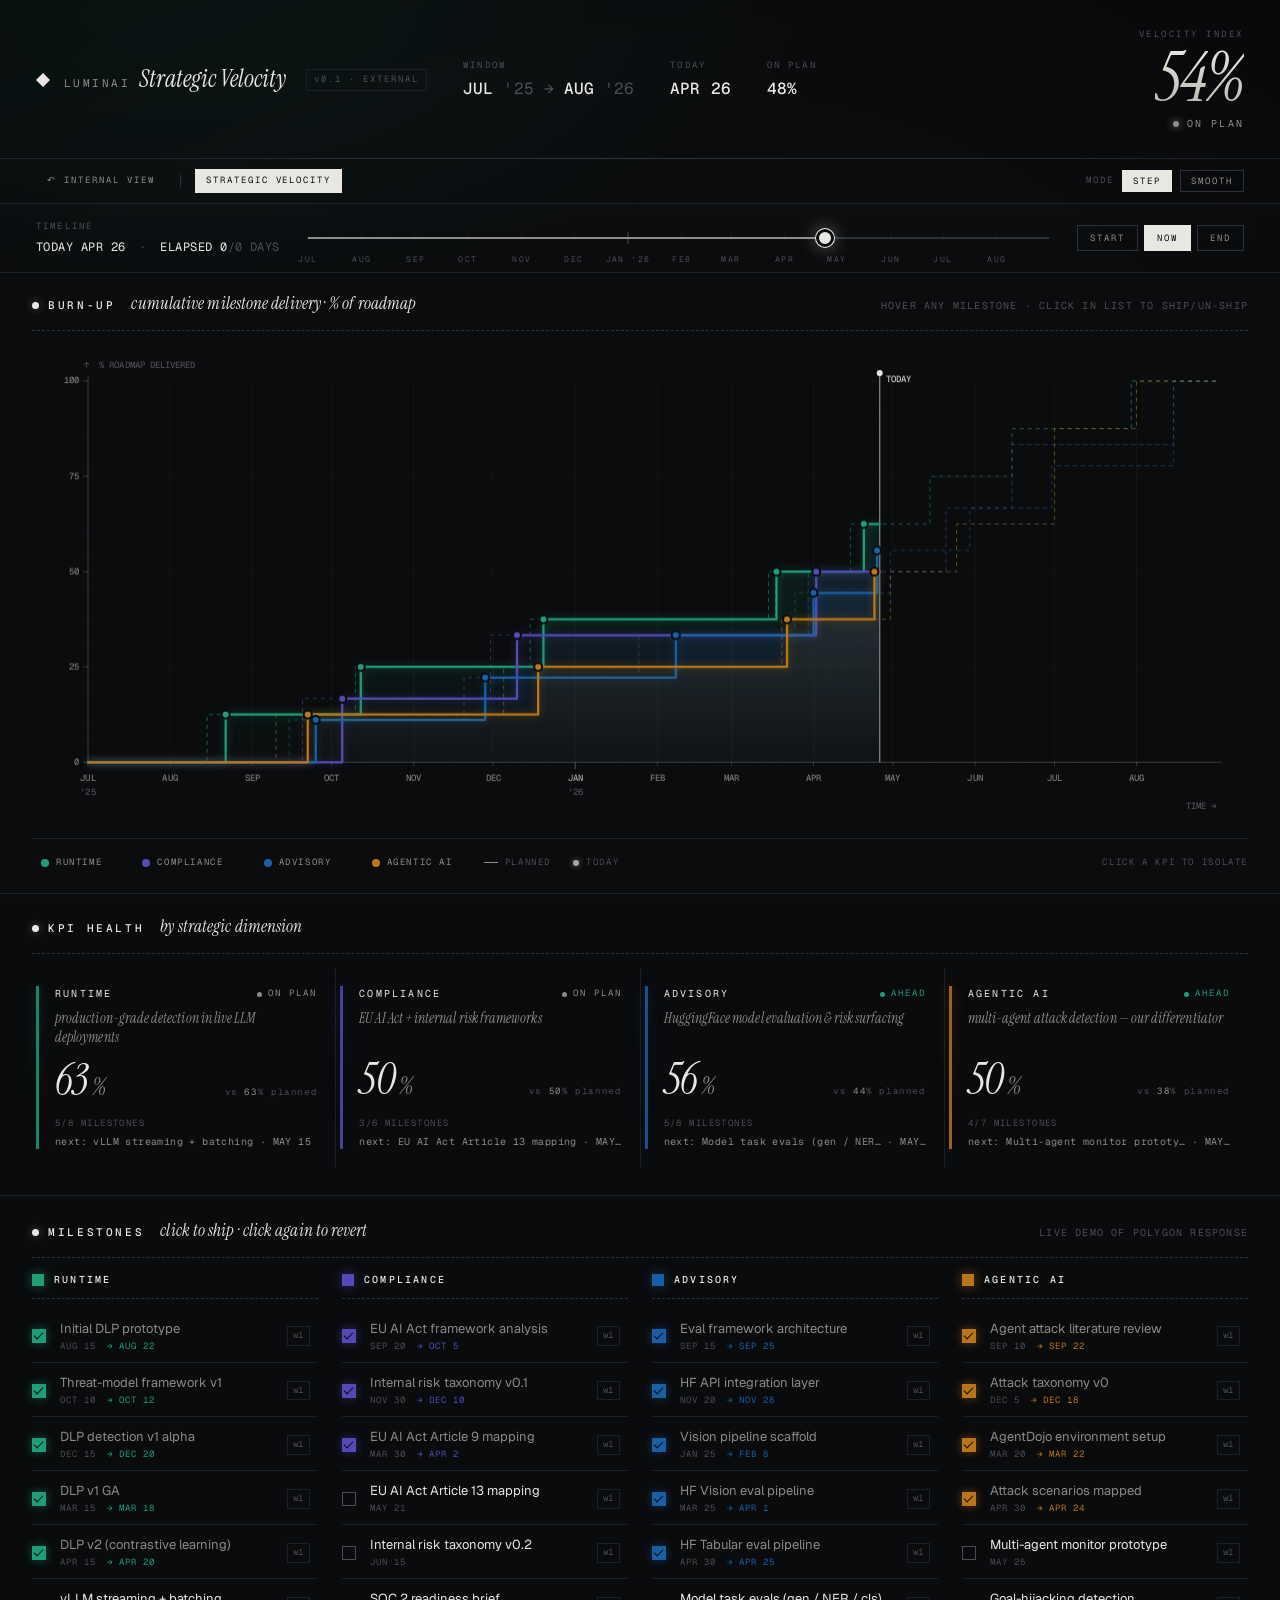
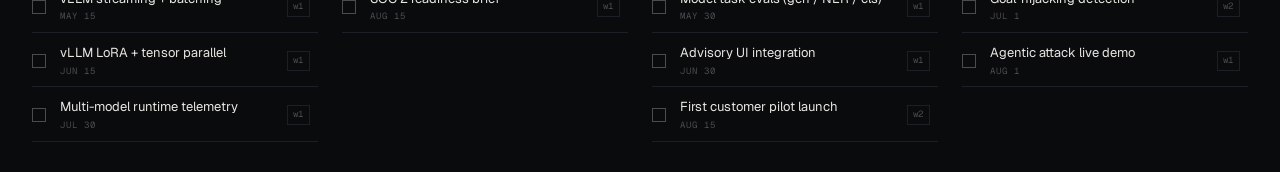
==== investors.html @ 9b53b46c "Add Strategic Velocity investor view: burn-up roadmap dashboard External-facing companion to the int" ====
<!DOCTYPE html>
<html lang="en">
<head>
  <meta charset="UTF-8" />
  <meta name="viewport" content="width=device-width, initial-scale=1.0" />
  <title>Strategic Velocity · LuminAI</title>
  <link rel="preconnect" href="https://fonts.googleapis.com">
  <link rel="preconnect" href="https://fonts.gstatic.com" crossorigin>
  <link href="https://fonts.googleapis.com/css2?family=Instrument+Serif:ital@0;1&family=Geist:wght@300;400;500;600&family=Geist+Mono:wght@300;400;500;600&display=swap" rel="stylesheet">
  <link rel="stylesheet" href="static/css/main.css">
  <link rel="stylesheet" href="static/css/investors.css">
</head>
<body>
  <div class="grain" aria-hidden="true"></div>
  <div class="vignette" aria-hidden="true"></div>

  <header class="topbar">
    <div class="brand">
      <span class="brand-mark" aria-hidden="true"></span>
      <span class="brand-name">LuminAI <em>Strategic Velocity</em></span>
      <span class="brand-tag">v0.1 · EXTERNAL</span>
    </div>
    <div class="sprint-meta">
      <div class="meta-row"><span class="meta-label">WINDOW</span><span class="meta-value">JUL <span class="dim">'25 →</span> AUG <span class="dim">'26</span></span></div>
      <div class="meta-row"><span class="meta-label">TODAY</span><span class="meta-value" id="meta-today">APR 26</span></div>
      <div class="meta-row"><span class="meta-label">ON PLAN</span><span class="meta-value"><span id="meta-onplan">—</span></span></div>
    </div>
    <div class="kpi-display">
      <span class="kpi-label">VELOCITY INDEX</span>
      <span class="kpi-value" id="overall-value">0%</span>
      <span class="kpi-status" id="overall-status">—</span>
    </div>
  </header>

  <nav class="view-switcher">
    <a href="index.html" class="switcher-link">↶ INTERNAL VIEW</a>
    <span class="switcher-divider"></span>
    <span class="switcher-active">STRATEGIC VELOCITY</span>
    <span class="switcher-mode">
      <span class="mode-label">MODE</span>
      <button class="mode-btn active" data-mode="step">STEP</button>
      <button class="mode-btn" data-mode="smooth">SMOOTH</button>
    </span>
  </nav>

  <section class="timeline" aria-label="Today scrubber">
    <div class="timeline-label">
      <span class="tl-eyebrow">TIMELINE</span>
      <span class="tl-readout">
        TODAY <span id="tl-today">APR 26</span>
        <span class="tl-sep">·</span>
        ELAPSED <span id="tl-elapsed">0</span><span class="dim">/<span id="tl-total">0</span> DAYS</span>
      </span>
    </div>
    <div class="timeline-track-wrap">
      <div class="timeline-ticks" id="timeline-ticks"></div>
      <input type="range" id="timeline-slider" class="timeline-slider"
        min="0" max="425" step="1" value="300" aria-label="Today" />
    </div>
    <div class="timeline-presets">
      <button class="preset" data-role="start">START</button>
      <button class="preset" data-role="now">NOW</button>
      <button class="preset" data-role="end">END</button>
    </div>
  </section>

  <main class="invest-grid">
    <section class="panel chart-panel">
      <header class="panel-header">
        <h2 class="panel-title"><span class="dot"></span>Burn-Up</h2>
        <span class="panel-sub"><em>cumulative milestone delivery · % of roadmap</em></span>
        <span class="hint">hover any milestone · click in list to ship/un-ship</span>
      </header>
      <div class="canvas-wrap chart-canvas-wrap">
        <canvas id="burnup-canvas"></canvas>
        <div class="tooltip" id="burnup-tooltip" hidden></div>
      </div>
      <footer class="canvas-legend" id="burnup-legend"></footer>
    </section>

    <section class="panel kpi-cards-panel">
      <header class="panel-header">
        <h2 class="panel-title"><span class="dot"></span>KPI Health</h2>
        <span class="panel-sub"><em>by strategic dimension</em></span>
      </header>
      <div class="kpi-cards" id="kpi-cards"></div>
    </section>

    <section class="panel milestones-panel">
      <header class="panel-header">
        <h2 class="panel-title"><span class="dot"></span>Milestones</h2>
        <span class="panel-sub"><em>click to ship · click again to revert</em></span>
        <span class="hint">live demo of polygon response</span>
      </header>
      <div class="milestones-grid" id="milestones-grid"></div>
    </section>
  </main>

  <script src="static/js/roadmap-data.js"></script>
  <script src="static/js/burnup.js"></script>
  <script src="static/js/investors-app.js"></script>
</body>
</html>
---- static/css/main.css ----
/* =============================================================
   VelocityCore — LuminAI
   Instrument-panel aesthetic. Italic serif for gravitas,
   monospace for measurement, surgical color, fine hairlines.
   ============================================================= */

:root {
  --bg: #0a0b0d;
  --bg-2: #0d0f12;
  --surface: #101216;
  --surface-2: #15171c;
  --border: #1c1f25;
  --border-bright: #2b2f37;
  --text: #e8e7e2;
  --text-dim: #8a8b85;
  --text-faint: #4a4c4f;

  --runtime: #1D9E75;
  --advisory: #185FA5;
  --compliance: #534AB7;
  --demo: #BA7517;

  --warn: #c9544a;
  --good: var(--runtime);
  --neutral: var(--text-dim);

  --serif: 'Instrument Serif', 'EB Garamond', 'Times New Roman', serif;
  --sans: 'Geist', system-ui, -apple-system, sans-serif;
  --mono: 'Geist Mono', 'JetBrains Mono', 'SF Mono', monospace;

  --ease: cubic-bezier(.22, .61, .36, 1);
  --ease-out: cubic-bezier(.16, 1, .3, 1);
}

* { margin: 0; padding: 0; box-sizing: border-box; }
*::selection { background: var(--text); color: var(--bg); }

html, body { min-height: 100vh; }

body {
  background: var(--bg);
  color: var(--text);
  font-family: var(--sans);
  font-size: 13px;
  line-height: 1.55;
  letter-spacing: 0.005em;
  -webkit-font-smoothing: antialiased;
  -moz-osx-font-smoothing: grayscale;
  position: relative;
  overflow-x: hidden;
}

.grain {
  position: fixed;
  inset: 0;
  pointer-events: none;
  z-index: 1000;
  opacity: 0.05;
  mix-blend-mode: overlay;
  background-image: url("data:image/svg+xml;utf8,<svg viewBox='0 0 200 200' xmlns='http://www.w3.org/2000/svg'><filter id='n'><feTurbulence type='fractalNoise' baseFrequency='0.85' numOctaves='2' stitchTiles='stitch'/><feColorMatrix values='0 0 0 0 1  0 0 0 0 1  0 0 0 0 1  0 0 0 1 0'/></filter><rect width='100%' height='100%' filter='url(%23n)'/></svg>");
}

.vignette {
  position: fixed;
  inset: 0;
  pointer-events: none;
  z-index: 0;
  background:
    radial-gradient(ellipse 80% 60% at 15% 0%, rgba(29,158,117,0.07), transparent 60%),
    radial-gradient(ellipse 70% 60% at 100% 100%, rgba(83,74,183,0.06), transparent 60%),
    radial-gradient(ellipse 90% 80% at 50% 50%, transparent 50%, rgba(0,0,0,0.4));
}

/* =============================================================
   TOP BAR
   ============================================================= */
.topbar {
  display: grid;
  grid-template-columns: 1fr auto 1fr;
  align-items: center;
  padding: 28px 36px 26px;
  border-bottom: 1px solid var(--border);
  position: relative;
  z-index: 1;
  gap: 24px;
}
.topbar::after {
  content: '';
  position: absolute;
  left: 0; right: 0; bottom: -1px;
  height: 1px;
  background: linear-gradient(90deg, transparent, var(--text-dim), transparent);
  opacity: 0.18;
}

.brand {
  display: flex;
  align-items: center;
  gap: 14px;
}
.brand-mark {
  width: 14px; height: 14px;
  background: var(--text);
  clip-path: polygon(50% 0, 100% 50%, 50% 100%, 0 50%);
  filter: drop-shadow(0 0 12px rgba(232,231,229,0.45));
  animation: pulse-mark 4s ease-in-out infinite;
}
@keyframes pulse-mark {
  0%, 100% { filter: drop-shadow(0 0 8px rgba(232,231,229,0.3)); }
  50% { filter: drop-shadow(0 0 16px rgba(232,231,229,0.55)); }
}
.brand-name {
  font-family: var(--mono);
  font-size: 11px;
  letter-spacing: 0.22em;
  text-transform: uppercase;
  color: var(--text-dim);
  display: flex;
  align-items: baseline;
  gap: 9px;
}
.brand-name em {
  font-style: italic;
  font-family: var(--serif);
  font-size: 24px;
  letter-spacing: 0;
  text-transform: none;
  color: var(--text);
  line-height: 1;
}
.brand-tag {
  font-family: var(--mono);
  font-size: 9px;
  letter-spacing: 0.22em;
  color: var(--text-faint);
  padding: 3px 7px;
  border: 1px solid var(--border);
  margin-left: 6px;
}

.sprint-meta {
  display: flex;
  gap: 36px;
  font-family: var(--mono);
}
.meta-row { display: flex; flex-direction: column; gap: 4px; }
.meta-label {
  font-size: 9px;
  letter-spacing: 0.24em;
  color: var(--text-faint);
}
.meta-value {
  font-size: 16px;
  color: var(--text);
  font-feature-settings: 'tnum';
  font-weight: 500;
}
.dim { color: var(--text-faint); font-weight: 400; }

.kpi-display {
  display: flex;
  flex-direction: column;
  align-items: flex-end;
  position: relative;
}
.kpi-label {
  font-family: var(--mono);
  font-size: 9px;
  letter-spacing: 0.28em;
  color: var(--text-faint);
  margin-bottom: 4px;
}
.kpi-value {
  font-family: var(--serif);
  font-style: italic;
  font-size: 68px;
  line-height: 0.92;
  font-feature-settings: 'tnum';
  letter-spacing: -0.02em;
  background: linear-gradient(180deg, var(--text) 0%, #b6b6ad 100%);
  -webkit-background-clip: text;
  background-clip: text;
  color: transparent;
}
.kpi-status {
  font-family: var(--mono);
  font-size: 10px;
  letter-spacing: 0.22em;
  text-transform: uppercase;
  margin-top: 8px;
  color: var(--text-dim);
  display: flex;
  align-items: center;
  gap: 8px;
}
.kpi-status::before {
  content: '';
  width: 6px; height: 6px;
  background: currentColor;
  border-radius: 50%;
  box-shadow: 0 0 8px currentColor;
}
.kpi-status.ahead { color: var(--good); }
.kpi-status.delayed { color: var(--warn); }
.kpi-status.on_track { color: var(--text-dim); }

/* =============================================================
   TIMELINE SCRUBBER
   ============================================================= */
.timeline {
  display: grid;
  grid-template-columns: auto 1fr auto;
  align-items: center;
  gap: 28px;
  padding: 16px 36px;
  border-bottom: 1px solid var(--border);
  position: relative;
  z-index: 1;
  background: linear-gradient(180deg, rgba(255,255,255,0.012), transparent);
}
.timeline-label { display: flex; flex-direction: column; gap: 4px; min-width: 0; }
.tl-eyebrow {
  font-family: var(--mono);
  font-size: 9px;
  letter-spacing: 0.24em;
  color: var(--text-faint);
}
.tl-readout {
  font-family: var(--mono);
  font-size: 12px;
  color: var(--text);
  letter-spacing: 0.04em;
  font-feature-settings: 'tnum';
}
.tl-readout .tl-sep { color: var(--text-faint); margin: 0 6px; }

.timeline-track-wrap {
  position: relative;
  height: 36px;
  display: flex;
  align-items: center;
}
.timeline-ticks {
  position: absolute;
  inset: 50% 0 auto 0;
  transform: translateY(-50%);
  height: 18px;
  pointer-events: none;
}
.timeline-ticks .tick {
  position: absolute;
  top: 50%;
  width: 1px;
  background: var(--border-bright);
  transform: translate(-50%, -50%);
}
.timeline-ticks .tick.tick-major {
  background: var(--text-faint);
  height: 12px;
}
.timeline-ticks .tick.tick-minor { height: 5px; opacity: 0.7; }
.timeline-ticks .tick-label {
  position: absolute;
  bottom: -18px;
  font-family: var(--mono);
  font-size: 8px;
  letter-spacing: 0.18em;
  color: var(--text-faint);
  transform: translateX(-50%);
}

input[type=range].timeline-slider {
  -webkit-appearance: none;
  -moz-appearance: none;
  appearance: none;
  background: transparent;
  width: 100%;
  height: 36px;
  cursor: ew-resize;
  position: relative;
  z-index: 2;
  margin: 0;
}
input[type=range].timeline-slider:focus { outline: none; }
input[type=range].timeline-slider::-webkit-slider-runnable-track {
  height: 2px;
  background: linear-gradient(
    to right,
    var(--text-dim) 0%,
    var(--text-dim) var(--tl-pct, 50%),
    var(--border-bright) var(--tl-pct, 50%),
    var(--border-bright) 100%
  );
  border: none;
}
input[type=range].timeline-slider::-webkit-slider-thumb {
  -webkit-appearance: none;
  width: 18px; height: 18px;
  background: var(--text);
  border: 3px solid var(--bg);
  margin-top: -8px;
  border-radius: 50%;
  cursor: grab;
  box-shadow: 0 0 0 1px var(--text), 0 0 18px rgba(232,231,229,0.45);
  transition: transform 160ms var(--ease);
}
input[type=range].timeline-slider::-webkit-slider-thumb:hover { transform: scale(1.15); }
input[type=range].timeline-slider::-webkit-slider-thumb:active { cursor: grabbing; }
input[type=range].timeline-slider::-moz-range-track {
  height: 2px;
  background: var(--border-bright);
}
input[type=range].timeline-slider::-moz-range-progress {
  height: 2px;
  background: var(--text-dim);
}
input[type=range].timeline-slider::-moz-range-thumb {
  width: 16px; height: 16px;
  background: var(--text);
  border: 3px solid var(--bg);
  border-radius: 50%;
  box-shadow: 0 0 0 1px var(--text);
}

.timeline-presets {
  display: flex;
  gap: 6px;
}
.preset {
  font-family: var(--mono);
  font-size: 9px;
  letter-spacing: 0.22em;
  text-transform: uppercase;
  padding: 6px 12px;
  background: transparent;
  color: var(--text-dim);
  border: 1px solid var(--border-bright);
  cursor: pointer;
  transition: all 160ms var(--ease);
}
.preset:hover {
  color: var(--text);
  border-color: var(--text-dim);
  background: var(--surface);
}
.preset.active {
  color: var(--bg);
  background: var(--text);
  border-color: var(--text);
}

@media (max-width: 720px) {
  .timeline { grid-template-columns: 1fr; gap: 14px; padding: 14px 20px; }
  .timeline-presets { justify-content: center; }
}

/* =============================================================
   VIEW SWITCHER + MODE TOGGLES (shared chrome)
   ============================================================= */
.view-switcher {
  display: flex;
  align-items: center;
  gap: 14px;
  padding: 10px 36px;
  border-bottom: 1px solid var(--border);
  font-family: var(--mono);
  font-size: 9px;
  letter-spacing: 0.22em;
  color: var(--text-faint);
  text-transform: uppercase;
  position: relative;
  z-index: 1;
}
.switcher-link {
  color: var(--text-dim);
  text-decoration: none;
  padding: 4px 10px;
  border: 1px solid transparent;
  transition: all 160ms var(--ease);
}
.switcher-link:hover {
  color: var(--text);
  border-color: var(--border-bright);
}
.switcher-divider {
  width: 1px;
  height: 12px;
  background: var(--border-bright);
}
.switcher-active {
  color: var(--bg);
  padding: 4px 10px;
  border: 1px solid var(--text);
  background: var(--text);
}
.switcher-mode {
  margin-left: auto;
  display: flex;
  align-items: center;
  gap: 8px;
}
.mode-label {
  color: var(--text-faint);
  font-size: 9px;
  letter-spacing: 0.22em;
}
.mode-btn {
  font-family: var(--mono);
  font-size: 9px;
  letter-spacing: 0.22em;
  text-transform: uppercase;
  background: transparent;
  color: var(--text-dim);
  border: 1px solid var(--border-bright);
  padding: 4px 10px;
  cursor: pointer;
  transition: all 160ms var(--ease);
}
.mode-btn:hover {
  color: var(--text);
  border-color: var(--text-dim);
}
.mode-btn.active {
  color: var(--bg);
  background: var(--text);
  border-color: var(--text);
}

@media (max-width: 720px) {
  .view-switcher { padding: 10px 20px; flex-wrap: wrap; }
  .switcher-mode { width: 100%; margin-left: 0; }
}

/* =============================================================
   GRID
   ============================================================= */
.grid {
  display: grid;
  grid-template-columns: minmax(0, 1fr) 380px;
  grid-template-rows: minmax(460px, 62vh) auto;
  gap: 1px;
  background: var(--border);
  border-bottom: 1px solid var(--border);
  position: relative;
  z-index: 1;
}

.panel {
  background: var(--bg);
  display: flex;
  flex-direction: column;
  position: relative;
}
.momentum-panel { padding: 22px 32px 18px; min-width: 0; }
.legs-panel { padding: 22px 28px 22px; }
.blocks-panel { padding: 28px 32px 40px; grid-column: 1 / -1; }

.panel-header {
  display: flex;
  align-items: baseline;
  gap: 16px;
  padding-bottom: 16px;
  margin-bottom: 14px;
  border-bottom: 1px dashed var(--border-bright);
}
.panel-title {
  font-family: var(--mono);
  font-size: 11px;
  letter-spacing: 0.24em;
  font-weight: 500;
  text-transform: uppercase;
  display: flex;
  align-items: center;
  gap: 9px;
  color: var(--text);
}
.panel-title .dot {
  width: 7px; height: 7px;
  border-radius: 50%;
  background: var(--text);
  box-shadow: 0 0 10px rgba(232,231,229,0.35);
}
.panel-sub {
  font-family: var(--serif);
  font-style: italic;
  font-size: 17px;
  color: var(--text-dim);
  letter-spacing: 0.005em;
  line-height: 1;
}
.panel-sub em { font-style: italic; color: var(--text); }
.hint {
  margin-left: auto;
  font-family: var(--mono);
  font-size: 10px;
  color: var(--text-faint);
  letter-spacing: 0.12em;
  text-transform: uppercase;
}

/* =============================================================
   MOMENTUM CANVAS
   ============================================================= */
.canvas-wrap {
  position: relative;
  flex: 1;
  min-height: 380px;
}
#momentum-canvas {
  display: block;
  width: 100%;
  height: 100%;
  cursor: crosshair;
}
.tooltip {
  position: absolute;
  pointer-events: none;
  background: rgba(13, 15, 18, 0.96);
  border: 1px solid var(--border-bright);
  padding: 12px 14px;
  min-width: 200px;
  max-width: 260px;
  font-family: var(--mono);
  font-size: 10px;
  letter-spacing: 0.04em;
  z-index: 10;
  backdrop-filter: blur(8px);
  -webkit-backdrop-filter: blur(8px);
  box-shadow: 0 12px 32px rgba(0,0,0,0.55), 0 0 0 1px rgba(0,0,0,0.4);
}
.tooltip[hidden] { display: none; }
.tt-name {
  font-family: var(--serif);
  font-style: italic;
  font-size: 17px;
  color: var(--text);
  letter-spacing: -0.005em;
  margin-bottom: 4px;
  line-height: 1.15;
}
.tt-meta {
  color: var(--text-faint);
  margin-bottom: 10px;
  font-size: 9px;
  letter-spacing: 0.18em;
  text-transform: uppercase;
}
.tt-row {
  display: flex;
  justify-content: space-between;
  gap: 12px;
  padding: 3px 0;
}
.tt-key { color: var(--text-faint); font-size: 9px; letter-spacing: 0.2em; }
.tt-val { color: var(--text); font-feature-settings: 'tnum'; }
.tt-status {
  margin-top: 10px;
  padding-top: 8px;
  border-top: 1px solid var(--border-bright);
  font-size: 9px;
  letter-spacing: 0.22em;
  text-align: right;
  color: var(--text-dim);
}
.tt-status.ahead { color: var(--good); }
.tt-status.delayed { color: var(--warn); }

.canvas-legend {
  display: flex;
  gap: 22px;
  margin-top: 14px;
  padding-top: 12px;
  border-top: 1px solid var(--border);
  font-family: var(--mono);
  font-size: 9px;
  letter-spacing: 0.18em;
  color: var(--text-dim);
  flex-wrap: wrap;
  align-items: center;
}
.legend-item { display: flex; align-items: center; gap: 7px; }
.legend-dot { width: 8px; height: 8px; border-radius: 50%; }
.legend-line { width: 14px; height: 1px; background: var(--text-dim); }
.legend-meta { color: var(--text-faint); }

/* =============================================================
   LEG BARS
   ============================================================= */
.legs {
  display: flex;
  flex-direction: column;
  gap: 18px;
  flex: 1;
}
.leg {
  --leg-color: var(--text);
  display: flex;
  flex-direction: column;
  gap: 6px;
}
.leg-row-1 {
  display: flex;
  align-items: baseline;
  justify-content: space-between;
  gap: 12px;
}
.leg-name {
  font-family: var(--mono);
  font-size: 10px;
  letter-spacing: 0.2em;
  color: var(--text);
}
.leg-name .leg-weight {
  color: var(--text-faint);
  margin-left: 6px;
}
.leg-actual {
  font-family: var(--mono);
  font-size: 16px;
  color: var(--text);
  font-feature-settings: 'tnum';
  letter-spacing: 0;
}
.leg-bar {
  height: 30px;
  background: var(--surface);
  border: 1px solid var(--border);
  position: relative;
  overflow: hidden;
}
.leg-fill {
  position: absolute;
  inset: 0 auto 0 0;
  width: 0;
  background: var(--leg-color);
  transition: width 520ms var(--ease-out);
  opacity: 0.92;
}
.leg-fill::after {
  content: '';
  position: absolute;
  inset: 0;
  background: linear-gradient(90deg, transparent 0%, rgba(255,255,255,0.10) 60%, transparent 100%);
}
.leg-expected {
  position: absolute;
  top: -3px; bottom: -3px;
  left: var(--expected, 50%);
  width: 1px;
  background: rgba(232,231,229,0.55);
  z-index: 2;
  pointer-events: none;
  transition: left 360ms var(--ease-out);
}
.leg-expected::before, .leg-expected::after {
  content: '';
  position: absolute;
  left: -2px;
  width: 5px;
  height: 1px;
  background: rgba(232,231,229,0.55);
}
.leg-expected::before { top: 0; }
.leg-expected::after { bottom: 0; }
.leg-row-2 {
  display: flex;
  justify-content: space-between;
  font-family: var(--mono);
  font-size: 9px;
  letter-spacing: 0.2em;
  color: var(--text-faint);
  text-transform: uppercase;
}
.leg-status-tag.ahead { color: var(--good); }
.leg-status-tag.delayed { color: var(--warn); }
.leg-status-tag.on_track { color: var(--text-dim); }

.legs-foot {
  margin-top: 18px;
  padding-top: 14px;
  border-top: 1px dashed var(--border-bright);
  display: grid;
  grid-template-columns: auto 1fr auto;
  align-items: center;
  gap: 10px;
  font-family: var(--mono);
  font-size: 9px;
  letter-spacing: 0.2em;
  color: var(--text-faint);
}
.legs-foot-line { height: 1px; background: var(--border-bright); }
.legs-foot-val { color: var(--text-dim); font-size: 11px; }

/* =============================================================
   BLOCKS
   ============================================================= */
.blocks {
  display: flex;
  flex-direction: column;
}
.block {
  --leg-color: var(--text);
  display: grid;
  grid-template-columns: 3px 1fr;
  gap: 18px;
  padding: 18px 0 18px 4px;
  border-bottom: 1px solid var(--border);
  position: relative;
  transition: background 200ms var(--ease);
}
.block:first-child { border-top: 1px solid var(--border); }
.block:hover { background: var(--bg-2); }
.block-strip {
  background: var(--leg-color);
  align-self: stretch;
  opacity: 0.85;
  position: relative;
}
.block-strip::after {
  content: '';
  position: absolute;
  inset: 0;
  background: linear-gradient(180deg, var(--leg-color), transparent);
  filter: blur(6px);
  opacity: 0.5;
}
.block-body {
  display: flex;
  flex-direction: column;
  gap: 10px;
  min-width: 0;
}

.block-head {
  display: flex;
  align-items: baseline;
  gap: 14px;
  flex-wrap: wrap;
}
.block-id {
  font-family: var(--mono);
  font-size: 11px;
  color: var(--text-faint);
  letter-spacing: 0.06em;
  font-feature-settings: 'tnum';
  font-weight: 500;
}
.block-name {
  font-family: var(--serif);
  font-style: italic;
  font-size: 24px;
  font-weight: 400;
  color: var(--text);
  letter-spacing: -0.005em;
  line-height: 1.05;
}
.block-tags {
  display: flex;
  align-items: center;
  gap: 7px;
  flex-wrap: wrap;
}
.tag {
  font-family: var(--mono);
  font-size: 9px;
  letter-spacing: 0.18em;
  text-transform: uppercase;
  padding: 3px 7px;
  border: 1px solid var(--border-bright);
  color: var(--text-dim);
  background: var(--surface);
}
.tag-leg {
  border-color: color-mix(in oklab, var(--leg-color), transparent 60%);
  color: var(--leg-color);
  background: color-mix(in oklab, var(--leg-color), transparent 92%);
}
.tag-blocked {
  border-color: var(--warn);
  color: var(--warn);
  background: color-mix(in oklab, var(--warn), transparent 92%);
}
.block-status {
  font-family: var(--mono);
  font-size: 9px;
  letter-spacing: 0.22em;
  text-transform: uppercase;
  color: var(--text-dim);
  display: flex;
  align-items: center;
  gap: 6px;
  margin-left: auto;
}
.block-status::before {
  content: '';
  width: 5px;
  height: 5px;
  background: currentColor;
  border-radius: 50%;
}
.block-status.ahead { color: var(--good); }
.block-status.delayed { color: var(--warn); }

.block-desc {
  color: var(--text-dim);
  font-size: 13px;
  max-width: 78ch;
  line-height: 1.55;
}

.block-controls {
  display: flex;
  align-items: center;
  gap: 16px;
  margin-top: 4px;
}
.slider-wrap {
  position: relative;
  flex: 1;
  height: 22px;
  display: flex;
  align-items: center;
}
.slider-wrap::after {
  content: '';
  position: absolute;
  left: var(--expected, 50%);
  top: 50%;
  transform: translate(-50%, -50%);
  width: 1px;
  height: 14px;
  background: var(--text-faint);
  pointer-events: none;
  z-index: 0;
  transition: left 360ms var(--ease-out);
}
input[type=range].block-slider {
  -webkit-appearance: none;
  -moz-appearance: none;
  appearance: none;
  background: transparent;
  width: 100%;
  height: 22px;
  cursor: ew-resize;
  z-index: 1;
  position: relative;
  margin: 0;
}
input[type=range].block-slider:focus { outline: none; }
input[type=range].block-slider::-webkit-slider-runnable-track {
  height: 2px;
  background: linear-gradient(
    to right,
    var(--leg-color) 0%,
    var(--leg-color) var(--fill-pct, 0%),
    var(--border-bright) var(--fill-pct, 0%),
    var(--border-bright) 100%
  );
  border: none;
}
input[type=range].block-slider::-webkit-slider-thumb {
  -webkit-appearance: none;
  width: 14px; height: 14px;
  background: var(--text);
  border: 2px solid var(--bg);
  margin-top: -6px;
  border-radius: 50%;
  cursor: grab;
  box-shadow: 0 0 0 1px var(--leg-color), 0 0 14px color-mix(in oklab, var(--leg-color), transparent 50%);
  transition: transform 160ms var(--ease);
}
input[type=range].block-slider::-webkit-slider-thumb:hover { transform: scale(1.18); }
input[type=range].block-slider::-webkit-slider-thumb:active { cursor: grabbing; transform: scale(1.06); }
input[type=range].block-slider::-moz-range-track {
  height: 2px;
  background: var(--border-bright);
  border: none;
}
input[type=range].block-slider::-moz-range-progress {
  height: 2px;
  background: var(--leg-color);
}
input[type=range].block-slider::-moz-range-thumb {
  width: 12px; height: 12px;
  background: var(--text);
  border: 2px solid var(--bg);
  border-radius: 50%;
  box-shadow: 0 0 0 1px var(--leg-color);
}
.block-pct {
  font-family: var(--mono);
  font-size: 14px;
  color: var(--text);
  font-feature-settings: 'tnum';
  width: 52px;
  text-align: right;
}

.block-foot {
  display: flex;
  align-items: center;
  gap: 24px;
  font-family: var(--mono);
  font-size: 9px;
  letter-spacing: 0.16em;
  color: var(--text-faint);
  text-transform: uppercase;
  flex-wrap: wrap;
}
.block-milestones {
  display: flex;
  gap: 5px;
}
.ms {
  width: 11px; height: 11px;
  border: 1px solid var(--text-faint);
  display: inline-block;
  position: relative;
}
.ms.done {
  background: var(--leg-color);
  border-color: var(--leg-color);
  box-shadow: 0 0 6px color-mix(in oklab, var(--leg-color), transparent 60%);
}
.block-foot-meta {
  display: flex;
  gap: 18px;
  flex-wrap: wrap;
}
.foot-pair { display: inline-flex; gap: 6px; }
.foot-pair .key { color: var(--text-faint); }
.foot-pair .val { color: var(--text-dim); }

/* =============================================================
   RESPONSIVE
   ============================================================= */
@media (max-width: 1080px) {
  .grid { grid-template-columns: 1fr; grid-template-rows: minmax(420px, 56vh) auto auto; }
  .legs-panel { border-top: 1px solid var(--border); }
}
@media (max-width: 720px) {
  .topbar { grid-template-columns: 1fr; gap: 18px; }
  .kpi-display { align-items: flex-start; }
  .kpi-value { font-size: 52px; }
  .block-name { font-size: 20px; }
  .momentum-panel, .legs-panel, .blocks-panel { padding-left: 20px; padding-right: 20px; }
  .panel-header { flex-wrap: wrap; }
  .hint { display: none; }
}
---- static/css/investors.css ----
/* =============================================================
   Strategic Velocity — investor view styles.
   Reuses main.css aesthetic primitives.
   ============================================================= */

/* View switcher / mode toggles are defined in main.css */

/* Investor grid layout */
.invest-grid {
  display: grid;
  grid-template-columns: 1fr;
  gap: 1px;
  background: var(--border);
  border-bottom: 1px solid var(--border);
  position: relative;
  z-index: 1;
}

.chart-panel {
  background: var(--bg);
  padding: 22px 32px 18px;
  display: flex;
  flex-direction: column;
}
.chart-canvas-wrap {
  position: relative;
  flex: 1;
  min-height: 460px;
}

.kpi-cards-panel {
  background: var(--bg);
  padding: 24px 32px 28px;
}
.kpi-cards {
  display: grid;
  grid-template-columns: repeat(4, minmax(0, 1fr));
  gap: 1px;
  background: var(--border);
}

.kpi-card {
  --kpi-color: var(--text);
  background: var(--bg);
  display: grid;
  grid-template-columns: 3px 1fr;
  gap: 16px;
  padding: 18px 18px 18px 4px;
  position: relative;
}
.kpi-card-strip {
  background: var(--kpi-color);
  align-self: stretch;
  opacity: 0.85;
  position: relative;
}
.kpi-card-strip::after {
  content: '';
  position: absolute;
  inset: 0;
  background: linear-gradient(180deg, var(--kpi-color), transparent);
  filter: blur(8px);
  opacity: 0.55;
}
.kpi-card-body {
  display: flex;
  flex-direction: column;
  gap: 8px;
  min-width: 0;
}
.kpi-card-head {
  display: flex;
  align-items: baseline;
  justify-content: space-between;
  gap: 12px;
}
.kpi-card-name {
  font-family: var(--mono);
  font-size: 10px;
  letter-spacing: 0.22em;
  color: var(--text);
}
.kpi-card-status {
  font-family: var(--mono);
  font-size: 9px;
  letter-spacing: 0.22em;
  color: var(--text-dim);
  display: flex;
  align-items: center;
  gap: 6px;
}
.kpi-card-status::before {
  content: '';
  width: 5px; height: 5px;
  background: currentColor;
  border-radius: 50%;
}
.kpi-card-status.ahead { color: var(--good); }
.kpi-card-status.delayed { color: var(--warn); }

.kpi-card-tagline {
  font-family: var(--serif);
  font-style: italic;
  font-size: 14px;
  color: var(--text-dim);
  line-height: 1.3;
  min-height: 36px;
}

.kpi-card-num {
  display: flex;
  align-items: baseline;
  gap: 4px;
  margin-top: 6px;
  flex-wrap: wrap;
}
.kpi-card-actual {
  font-family: var(--serif);
  font-style: italic;
  font-size: 44px;
  line-height: 0.92;
  color: var(--text);
  font-feature-settings: 'tnum';
  letter-spacing: -0.015em;
}
.kpi-card-pct {
  font-family: var(--serif);
  font-style: italic;
  font-size: 24px;
  color: var(--text-dim);
  margin-right: 8px;
}
.kpi-card-vsplan {
  font-family: var(--mono);
  font-size: 9px;
  letter-spacing: 0.18em;
  color: var(--text-faint);
  margin-left: auto;
}
.kpi-card-planned {
  color: var(--text-dim);
}

.kpi-card-meta {
  display: flex;
  flex-direction: column;
  gap: 3px;
  margin-top: 4px;
  font-family: var(--mono);
  font-size: 9px;
  letter-spacing: 0.16em;
  color: var(--text-faint);
  text-transform: uppercase;
}
.kpi-card-next {
  color: var(--text-dim);
  text-transform: none;
  letter-spacing: 0.04em;
  font-size: 10px;
  white-space: nowrap;
  overflow: hidden;
  text-overflow: ellipsis;
}

/* Milestones panel */
.milestones-panel {
  background: var(--bg);
  padding: 26px 32px 36px;
}
.milestones-grid {
  display: grid;
  grid-template-columns: repeat(4, minmax(0, 1fr));
  gap: 24px;
}
.ms-column {
  --kpi-color: var(--text);
  display: flex;
  flex-direction: column;
  gap: 8px;
}
.ms-col-head {
  display: flex;
  align-items: center;
  gap: 10px;
  padding-bottom: 10px;
  border-bottom: 1px dashed var(--border-bright);
  margin-bottom: 4px;
}
.ms-col-strip {
  width: 12px;
  height: 12px;
  background: var(--kpi-color);
  box-shadow: 0 0 12px color-mix(in oklab, var(--kpi-color), transparent 40%);
}
.ms-col-name {
  font-family: var(--mono);
  font-size: 10px;
  letter-spacing: 0.22em;
  font-weight: 500;
  color: var(--text);
}
.ms-list {
  display: flex;
  flex-direction: column;
  gap: 2px;
}
.ms-row {
  display: grid;
  grid-template-columns: 18px 1fr auto;
  align-items: center;
  gap: 10px;
  padding: 8px 8px 8px 0;
  background: transparent;
  border: none;
  border-bottom: 1px solid var(--border);
  cursor: pointer;
  text-align: left;
  font: inherit;
  color: inherit;
  transition: background 160ms var(--ease), border-color 160ms var(--ease);
  width: 100%;
}
.ms-row:hover {
  background: var(--bg-2);
  border-bottom-color: var(--border-bright);
}
.ms-check {
  width: 14px;
  height: 14px;
  border: 1px solid var(--text-faint);
  position: relative;
  transition: all 160ms var(--ease);
  flex-shrink: 0;
}
.ms-row:hover .ms-check {
  border-color: var(--text-dim);
}
.ms-row.completed .ms-check {
  background: var(--kpi-color);
  border-color: var(--kpi-color);
  box-shadow: 0 0 10px color-mix(in oklab, var(--kpi-color), transparent 50%);
}
.ms-row.completed .ms-check::after {
  content: '';
  position: absolute;
  left: 3px; top: 0px;
  width: 4px; height: 8px;
  border: solid var(--bg);
  border-width: 0 1.5px 1.5px 0;
  transform: rotate(45deg);
}
.ms-body {
  display: flex;
  flex-direction: column;
  gap: 1px;
  min-width: 0;
}
.ms-name {
  font-size: 13px;
  color: var(--text);
  font-feature-settings: 'ss01';
  white-space: nowrap;
  overflow: hidden;
  text-overflow: ellipsis;
}
.ms-row.completed .ms-name {
  color: var(--text-dim);
}
.ms-dates {
  font-family: var(--mono);
  font-size: 9px;
  letter-spacing: 0.12em;
  color: var(--text-faint);
  text-transform: uppercase;
}
.ms-actual {
  color: var(--kpi-color);
  margin-left: 4px;
}
.ms-weight {
  font-family: var(--mono);
  font-size: 9px;
  letter-spacing: 0.06em;
  color: var(--text-faint);
  padding: 2px 5px;
  border: 1px solid var(--border);
}

/* Legend tweaks */
.legend-toggle {
  background: transparent;
  border: 1px solid transparent;
  padding: 4px 8px;
  cursor: pointer;
  font: inherit;
  color: var(--text-dim);
  font-family: var(--mono);
  font-size: 9px;
  letter-spacing: 0.18em;
  display: flex;
  align-items: center;
  gap: 7px;
  transition: all 160ms var(--ease);
}
.legend-toggle:hover {
  color: var(--text);
  border-color: var(--border-bright);
}
.legend-toggle.off {
  opacity: 0.35;
}
.legend-toggle.off .legend-dot {
  filter: grayscale(0.8);
}
.legend-marker {
  width: 6px; height: 6px;
  border-radius: 50%;
  background: rgba(232,231,229,0.7);
  box-shadow: 0 0 6px rgba(232,231,229,0.5);
}
.legend-hint {
  margin-left: auto;
}

/* Responsive */
@media (max-width: 1080px) {
  .kpi-cards { grid-template-columns: repeat(2, 1fr); }
  .milestones-grid { grid-template-columns: repeat(2, 1fr); }
}
@media (max-width: 720px) {
  .kpi-cards { grid-template-columns: 1fr; }
  .milestones-grid { grid-template-columns: 1fr; }
  .chart-panel, .kpi-cards-panel, .milestones-panel { padding-left: 20px; padding-right: 20px; }
  .view-switcher { padding: 10px 20px; flex-wrap: wrap; }
  .switcher-mode { width: 100%; margin-left: 0; }
}
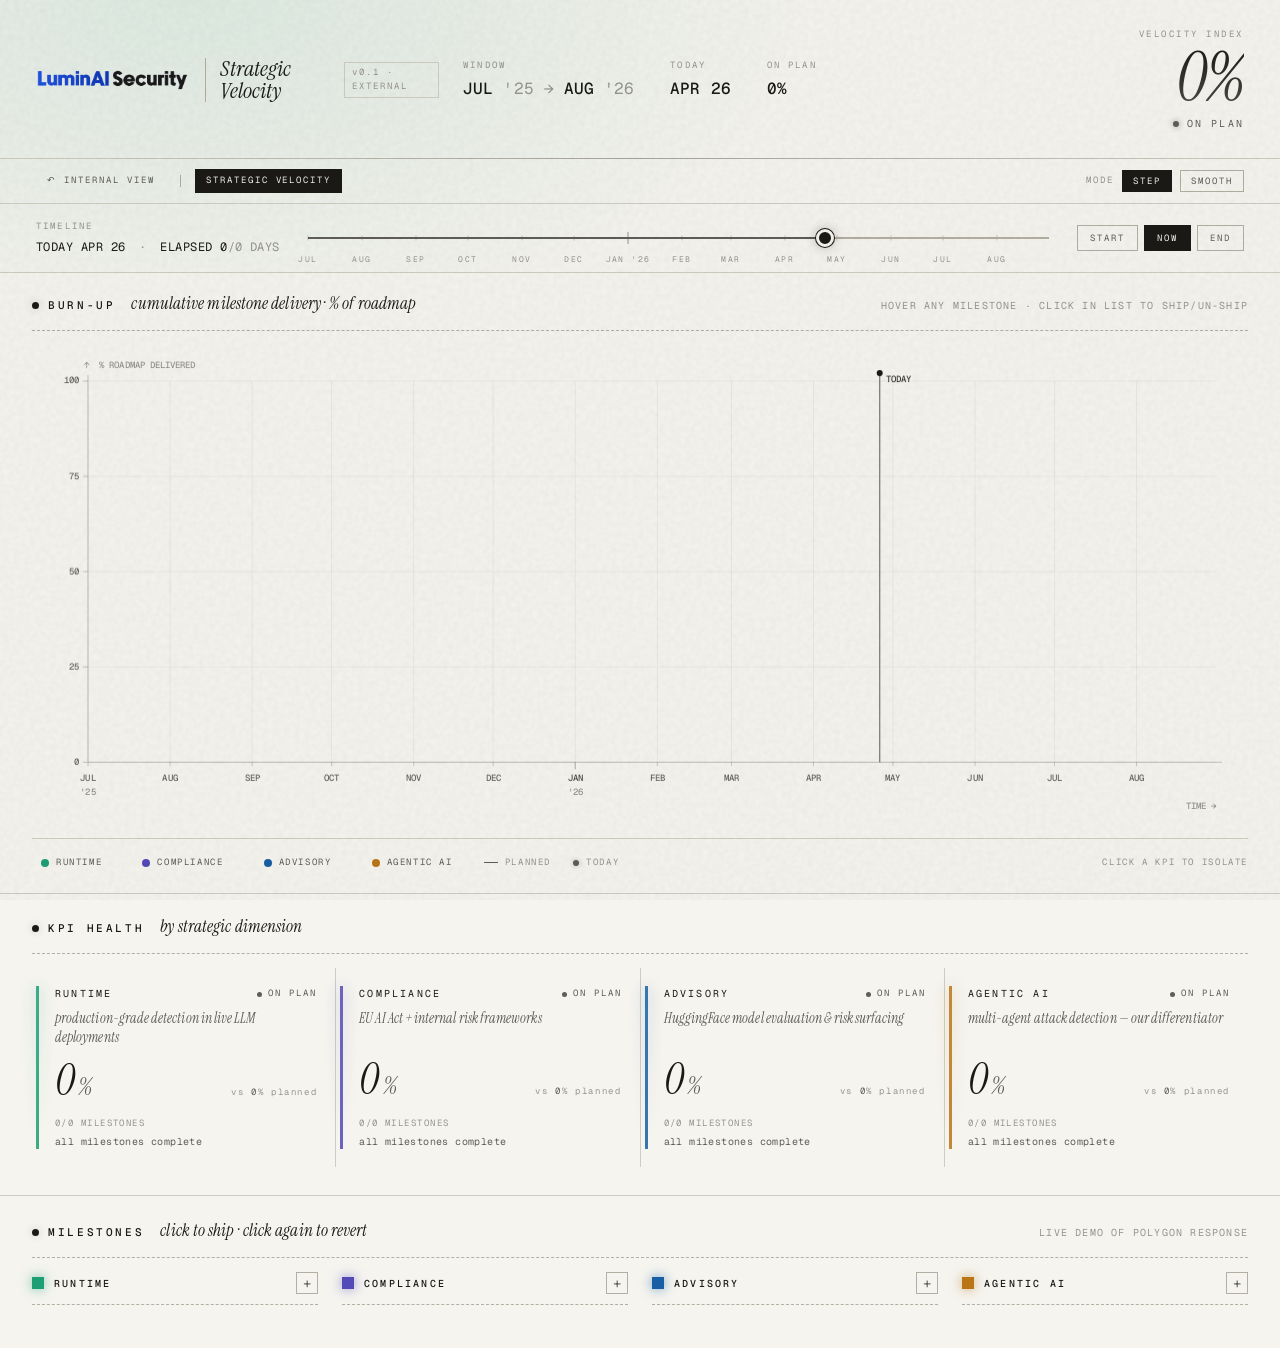
==== commit d7e6650a: "Wire Flask backend, persist state, ship/edit/delete milestones, light mode + LuminAI Security brandi" ====
--- a/investors.html
+++ b/investors.html
@@ -16,8 +16,8 @@
 
   <header class="topbar">
     <div class="brand">
-      <span class="brand-mark" aria-hidden="true"></span>
-      <span class="brand-name">LuminAI <em>Strategic Velocity</em></span>
+      <img src="static/images/luminai-logo.png" class="brand-mark" alt="LuminAI Security" />
+      <span class="brand-product">Strategic Velocity</span>
       <span class="brand-tag">v0.1 · EXTERNAL</span>
     </div>
     <div class="sprint-meta">
@@ -96,6 +96,44 @@
     </section>
   </main>
 
+  <div class="modal" id="ms-modal" hidden role="dialog" aria-modal="true" aria-labelledby="modal-title">
+    <div class="modal-backdrop" data-close></div>
+    <div class="modal-panel" role="document">
+      <header class="modal-head">
+        <h3 class="modal-title" id="modal-title">New Milestone</h3>
+        <button type="button" class="modal-close" data-close aria-label="Close">×</button>
+      </header>
+      <form class="modal-form" id="ms-form">
+        <label class="form-row">
+          <span class="form-label">KPI</span>
+          <select id="ms-kpi" required>
+            <option value="runtime">Runtime</option>
+            <option value="compliance">Compliance</option>
+            <option value="advisory">Advisory</option>
+            <option value="agenticai">Agentic AI</option>
+          </select>
+        </label>
+        <label class="form-row">
+          <span class="form-label">Name</span>
+          <input type="text" id="ms-name" required maxlength="120" placeholder="e.g. DLP v3 GA" />
+        </label>
+        <label class="form-row form-row-half">
+          <span class="form-label">Planned Date</span>
+          <input type="date" id="ms-date" required />
+        </label>
+        <label class="form-row form-row-half">
+          <span class="form-label">Weight</span>
+          <input type="number" id="ms-weight" required min="1" max="10" value="1" />
+        </label>
+        <footer class="modal-foot">
+          <button type="button" class="btn btn-danger" id="ms-delete" hidden>Delete</button>
+          <button type="button" class="btn btn-secondary" data-close>Cancel</button>
+          <button type="submit" class="btn btn-primary">Save</button>
+        </footer>
+      </form>
+    </div>
+  </div>
+
   <script src="static/js/roadmap-data.js"></script>
   <script src="static/js/burnup.js"></script>
   <script src="static/js/investors-app.js"></script>
--- a/static/css/main.css
+++ b/static/css/main.css
@@ -5,15 +5,15 @@
    ============================================================= */
 
 :root {
-  --bg: #0a0b0d;
-  --bg-2: #0d0f12;
-  --surface: #101216;
-  --surface-2: #15171c;
-  --border: #1c1f25;
-  --border-bright: #2b2f37;
-  --text: #e8e7e2;
-  --text-dim: #8a8b85;
-  --text-faint: #4a4c4f;
+  --bg: #f5f4ef;
+  --bg-2: #ecebe5;
+  --surface: #e2e0d9;
+  --surface-2: #d6d3ca;
+  --border: #cfccc1;
+  --border-bright: #b3afa2;
+  --text: #1a1916;
+  --text-dim: #5e5d56;
+  --text-faint: #97958c;
 
   --runtime: #1D9E75;
   --advisory: #185FA5;
@@ -55,9 +55,9 @@
   inset: 0;
   pointer-events: none;
   z-index: 1000;
-  opacity: 0.05;
-  mix-blend-mode: overlay;
-  background-image: url("data:image/svg+xml;utf8,<svg viewBox='0 0 200 200' xmlns='http://www.w3.org/2000/svg'><filter id='n'><feTurbulence type='fractalNoise' baseFrequency='0.85' numOctaves='2' stitchTiles='stitch'/><feColorMatrix values='0 0 0 0 1  0 0 0 0 1  0 0 0 0 1  0 0 0 1 0'/></filter><rect width='100%' height='100%' filter='url(%23n)'/></svg>");
+  opacity: 0.04;
+  mix-blend-mode: multiply;
+  background-image: url("data:image/svg+xml;utf8,<svg viewBox='0 0 200 200' xmlns='http://www.w3.org/2000/svg'><filter id='n'><feTurbulence type='fractalNoise' baseFrequency='0.85' numOctaves='2' stitchTiles='stitch'/><feColorMatrix values='0 0 0 0 0  0 0 0 0 0  0 0 0 0 0  0 0 0 1 0'/></filter><rect width='100%' height='100%' filter='url(%23n)'/></svg>");
 }
 
 .vignette {
@@ -66,9 +66,8 @@
   pointer-events: none;
   z-index: 0;
   background:
-    radial-gradient(ellipse 80% 60% at 15% 0%, rgba(29,158,117,0.07), transparent 60%),
-    radial-gradient(ellipse 70% 60% at 100% 100%, rgba(83,74,183,0.06), transparent 60%),
-    radial-gradient(ellipse 90% 80% at 50% 50%, transparent 50%, rgba(0,0,0,0.4));
+    radial-gradient(ellipse 80% 60% at 15% 0%, rgba(29,158,117,0.10), transparent 60%),
+    radial-gradient(ellipse 70% 60% at 100% 100%, rgba(83,74,183,0.08), transparent 60%);
 }
 
 /* =============================================================
@@ -90,43 +89,28 @@
   left: 0; right: 0; bottom: -1px;
   height: 1px;
   background: linear-gradient(90deg, transparent, var(--text-dim), transparent);
-  opacity: 0.18;
+  opacity: 0.35;
 }
 
 .brand {
   display: flex;
   align-items: center;
-  gap: 14px;
+  gap: 16px;
 }
 .brand-mark {
-  width: 14px; height: 14px;
-  background: var(--text);
-  clip-path: polygon(50% 0, 100% 50%, 50% 100%, 0 50%);
-  filter: drop-shadow(0 0 12px rgba(232,231,229,0.45));
-  animation: pulse-mark 4s ease-in-out infinite;
-}
-@keyframes pulse-mark {
-  0%, 100% { filter: drop-shadow(0 0 8px rgba(232,231,229,0.3)); }
-  50% { filter: drop-shadow(0 0 16px rgba(232,231,229,0.55)); }
-}
-.brand-name {
-  font-family: var(--mono);
-  font-size: 11px;
-  letter-spacing: 0.22em;
-  text-transform: uppercase;
-  color: var(--text-dim);
-  display: flex;
-  align-items: baseline;
-  gap: 9px;
-}
-.brand-name em {
+  height: 28px;
+  width: auto;
+  display: block;
+  flex-shrink: 0;
+}
+.brand-product {
+  font-family: var(--serif);
   font-style: italic;
-  font-family: var(--serif);
-  font-size: 24px;
-  letter-spacing: 0;
-  text-transform: none;
+  font-size: 22px;
   color: var(--text);
   line-height: 1;
+  padding-left: 14px;
+  border-left: 1px solid var(--border-bright);
 }
 .brand-tag {
   font-family: var(--mono);
@@ -177,7 +161,7 @@
   line-height: 0.92;
   font-feature-settings: 'tnum';
   letter-spacing: -0.02em;
-  background: linear-gradient(180deg, var(--text) 0%, #b6b6ad 100%);
+  background: linear-gradient(180deg, var(--text) 0%, #4d4b44 100%);
   -webkit-background-clip: text;
   background-clip: text;
   color: transparent;
@@ -198,7 +182,7 @@
   width: 6px; height: 6px;
   background: currentColor;
   border-radius: 50%;
-  box-shadow: 0 0 8px currentColor;
+  box-shadow: 0 0 6px color-mix(in oklab, currentColor, transparent 40%);
 }
 .kpi-status.ahead { color: var(--good); }
 .kpi-status.delayed { color: var(--warn); }
@@ -301,7 +285,7 @@
   margin-top: -8px;
   border-radius: 50%;
   cursor: grab;
-  box-shadow: 0 0 0 1px var(--text), 0 0 18px rgba(232,231,229,0.45);
+  box-shadow: 0 0 0 1px var(--text), 0 0 12px rgba(26,25,22,0.30);
   transition: transform 160ms var(--ease);
 }
 input[type=range].timeline-slider::-webkit-slider-thumb:hover { transform: scale(1.15); }
@@ -478,7 +462,7 @@
   width: 7px; height: 7px;
   border-radius: 50%;
   background: var(--text);
-  box-shadow: 0 0 10px rgba(232,231,229,0.35);
+  box-shadow: 0 0 10px rgba(26,25,22,0.20);
 }
 .panel-sub {
   font-family: var(--serif);
@@ -515,7 +499,7 @@
 .tooltip {
   position: absolute;
   pointer-events: none;
-  background: rgba(13, 15, 18, 0.96);
+  background: rgba(255, 255, 255, 0.97);
   border: 1px solid var(--border-bright);
   padding: 12px 14px;
   min-width: 200px;
@@ -526,7 +510,7 @@
   z-index: 10;
   backdrop-filter: blur(8px);
   -webkit-backdrop-filter: blur(8px);
-  box-shadow: 0 12px 32px rgba(0,0,0,0.55), 0 0 0 1px rgba(0,0,0,0.4);
+  box-shadow: 0 12px 32px rgba(26,25,22,0.18), 0 0 0 1px rgba(26,25,22,0.06);
 }
 .tooltip[hidden] { display: none; }
 .tt-name {
@@ -640,14 +624,14 @@
   content: '';
   position: absolute;
   inset: 0;
-  background: linear-gradient(90deg, transparent 0%, rgba(255,255,255,0.10) 60%, transparent 100%);
+  background: linear-gradient(90deg, transparent 0%, rgba(255,255,255,0.18) 60%, transparent 100%);
 }
 .leg-expected {
   position: absolute;
   top: -3px; bottom: -3px;
   left: var(--expected, 50%);
   width: 1px;
-  background: rgba(232,231,229,0.55);
+  background: rgba(26,25,22,0.55);
   z-index: 2;
   pointer-events: none;
   transition: left 360ms var(--ease-out);
@@ -658,7 +642,7 @@
   left: -2px;
   width: 5px;
   height: 1px;
-  background: rgba(232,231,229,0.55);
+  background: rgba(26,25,22,0.55);
 }
 .leg-expected::before { top: 0; }
 .leg-expected::after { bottom: 0; }
@@ -722,7 +706,7 @@
   inset: 0;
   background: linear-gradient(180deg, var(--leg-color), transparent);
   filter: blur(6px);
-  opacity: 0.5;
+  opacity: 0.35;
 }
 .block-body {
   display: flex;
@@ -861,12 +845,12 @@
 input[type=range].block-slider::-webkit-slider-thumb {
   -webkit-appearance: none;
   width: 14px; height: 14px;
-  background: var(--text);
+  background: var(--leg-color);
   border: 2px solid var(--bg);
   margin-top: -6px;
   border-radius: 50%;
   cursor: grab;
-  box-shadow: 0 0 0 1px var(--leg-color), 0 0 14px color-mix(in oklab, var(--leg-color), transparent 50%);
+  box-shadow: 0 0 0 1px var(--leg-color), 0 0 10px color-mix(in oklab, var(--leg-color), transparent 60%);
   transition: transform 160ms var(--ease);
 }
 input[type=range].block-slider::-webkit-slider-thumb:hover { transform: scale(1.18); }
--- a/static/css/investors.css
+++ b/static/css/investors.css
@@ -206,7 +206,7 @@
 }
 .ms-row {
   display: grid;
-  grid-template-columns: 18px 1fr auto;
+  grid-template-columns: 18px 1fr auto auto;
   align-items: center;
   gap: 10px;
   padding: 8px 8px 8px 0;
@@ -315,11 +315,204 @@
 .legend-marker {
   width: 6px; height: 6px;
   border-radius: 50%;
-  background: rgba(232,231,229,0.7);
-  box-shadow: 0 0 6px rgba(232,231,229,0.5);
+  background: rgba(26,25,22,0.7);
+  box-shadow: 0 0 5px rgba(26,25,22,0.3);
 }
 .legend-hint {
   margin-left: auto;
+}
+
+/* Add button per KPI column */
+.ms-col-head {
+  position: relative;
+}
+.ms-add-btn {
+  margin-left: auto;
+  width: 22px; height: 22px;
+  background: transparent;
+  border: 1px solid var(--border-bright);
+  color: var(--text-dim);
+  font-family: var(--mono);
+  font-size: 14px;
+  line-height: 1;
+  cursor: pointer;
+  display: flex;
+  align-items: center;
+  justify-content: center;
+  transition: all 160ms var(--ease);
+  padding: 0;
+}
+.ms-add-btn:hover {
+  color: var(--bg);
+  background: var(--kpi-color);
+  border-color: var(--kpi-color);
+}
+
+/* Edit icon on milestone rows */
+.ms-row {
+  position: relative;
+}
+.ms-edit {
+  background: transparent;
+  border: none;
+  color: var(--text-faint);
+  font-family: var(--mono);
+  font-size: 16px;
+  line-height: 1;
+  cursor: pointer;
+  padding: 4px 6px;
+  opacity: 0;
+  transition: opacity 160ms var(--ease), color 160ms var(--ease);
+  flex-shrink: 0;
+}
+.ms-row:hover .ms-edit { opacity: 1; }
+.ms-edit:hover { color: var(--text); }
+
+/* Modal */
+.modal {
+  position: fixed;
+  inset: 0;
+  z-index: 2000;
+  display: flex;
+  align-items: center;
+  justify-content: center;
+  font-family: var(--sans);
+}
+.modal[hidden] { display: none; }
+.modal-backdrop {
+  position: absolute;
+  inset: 0;
+  background: rgba(26,25,22,0.42);
+  backdrop-filter: blur(4px);
+  -webkit-backdrop-filter: blur(4px);
+  cursor: pointer;
+}
+.modal-panel {
+  position: relative;
+  background: var(--bg);
+  border: 1px solid var(--border-bright);
+  box-shadow: 0 24px 60px rgba(26,25,22,0.25), 0 0 0 1px rgba(26,25,22,0.04);
+  width: min(440px, 92vw);
+  display: flex;
+  flex-direction: column;
+}
+.modal-head {
+  display: flex;
+  align-items: center;
+  justify-content: space-between;
+  padding: 18px 22px 14px;
+  border-bottom: 1px dashed var(--border-bright);
+}
+.modal-title {
+  font-family: var(--serif);
+  font-style: italic;
+  font-size: 24px;
+  font-weight: 400;
+  color: var(--text);
+  letter-spacing: -0.005em;
+  line-height: 1;
+}
+.modal-close {
+  background: transparent;
+  border: none;
+  color: var(--text-dim);
+  font-size: 24px;
+  line-height: 1;
+  cursor: pointer;
+  padding: 4px 8px;
+  transition: color 160ms var(--ease);
+}
+.modal-close:hover { color: var(--text); }
+
+.modal-form {
+  display: grid;
+  grid-template-columns: 1fr 1fr;
+  gap: 14px 16px;
+  padding: 18px 22px 8px;
+}
+.form-row {
+  display: flex;
+  flex-direction: column;
+  gap: 6px;
+  grid-column: 1 / -1;
+}
+.form-row-half {
+  grid-column: span 1;
+}
+.form-label {
+  font-family: var(--mono);
+  font-size: 9px;
+  letter-spacing: 0.22em;
+  color: var(--text-faint);
+  text-transform: uppercase;
+}
+.form-row input,
+.form-row select {
+  font-family: var(--mono);
+  font-size: 13px;
+  background: var(--surface);
+  border: 1px solid var(--border-bright);
+  color: var(--text);
+  padding: 9px 10px;
+  outline: none;
+  transition: border-color 160ms var(--ease), background 160ms var(--ease);
+}
+.form-row input:focus,
+.form-row select:focus {
+  border-color: var(--text);
+  background: var(--bg);
+}
+.form-row select {
+  appearance: none;
+  -webkit-appearance: none;
+  background-image: linear-gradient(45deg, transparent 50%, var(--text-dim) 50%),
+                    linear-gradient(135deg, var(--text-dim) 50%, transparent 50%);
+  background-position: calc(100% - 18px) 50%, calc(100% - 13px) 50%;
+  background-size: 5px 5px;
+  background-repeat: no-repeat;
+  padding-right: 32px;
+}
+
+.modal-foot {
+  grid-column: 1 / -1;
+  display: flex;
+  justify-content: flex-end;
+  gap: 8px;
+  padding: 16px 0 18px;
+  margin-top: 8px;
+  border-top: 1px dashed var(--border-bright);
+}
+.btn {
+  font-family: var(--mono);
+  font-size: 10px;
+  letter-spacing: 0.22em;
+  text-transform: uppercase;
+  padding: 8px 14px;
+  border: 1px solid var(--border-bright);
+  background: transparent;
+  color: var(--text-dim);
+  cursor: pointer;
+  transition: all 160ms var(--ease);
+}
+.btn:hover { color: var(--text); border-color: var(--text-dim); }
+.btn-primary {
+  background: var(--text);
+  color: var(--bg);
+  border-color: var(--text);
+}
+.btn-primary:hover {
+  background: var(--bg);
+  color: var(--text);
+}
+.btn-danger {
+  border-color: var(--warn);
+  color: var(--warn);
+  margin-right: auto;
+}
+.btn-danger:hover {
+  background: var(--warn);
+  color: var(--bg);
+  border-color: var(--warn);
 }
 
 /* Responsive */
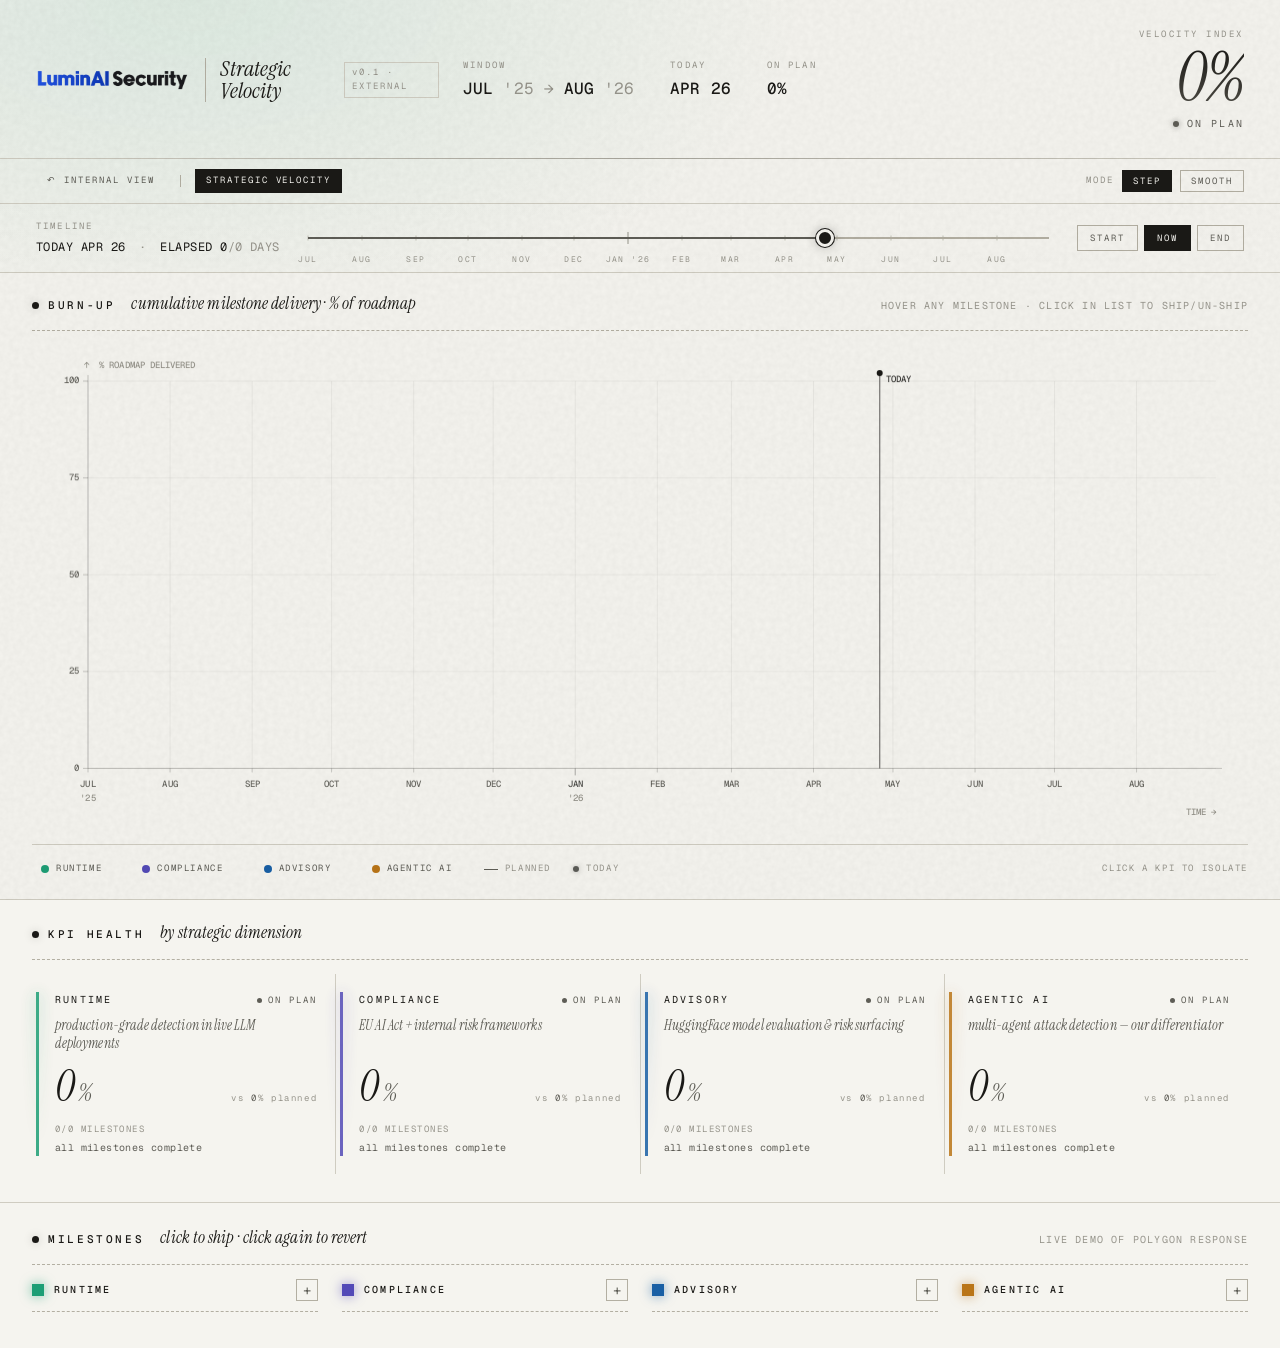
==== commit 075032e9: "Fix milestone ship date semantics + add Shipped On field + clickable terminal links Shipping a miles" ====
--- a/investors.html
+++ b/investors.html
@@ -125,6 +125,10 @@
           <span class="form-label">Weight</span>
           <input type="number" id="ms-weight" required min="1" max="10" value="1" />
         </label>
+        <label class="form-row">
+          <span class="form-label">Shipped On <span class="form-hint">(leave empty if pending)</span></span>
+          <input type="date" id="ms-completed" />
+        </label>
         <footer class="modal-foot">
           <button type="button" class="btn btn-danger" id="ms-delete" hidden>Delete</button>
           <button type="button" class="btn btn-secondary" data-close>Cancel</button>
--- a/static/css/investors.css
+++ b/static/css/investors.css
@@ -445,6 +445,15 @@
   letter-spacing: 0.22em;
   color: var(--text-faint);
   text-transform: uppercase;
+}
+.form-hint {
+  font-family: var(--serif);
+  font-style: italic;
+  font-size: 11px;
+  letter-spacing: 0.01em;
+  text-transform: none;
+  color: var(--text-faint);
+  margin-left: 4px;
 }
 .form-row input,
 .form-row select {
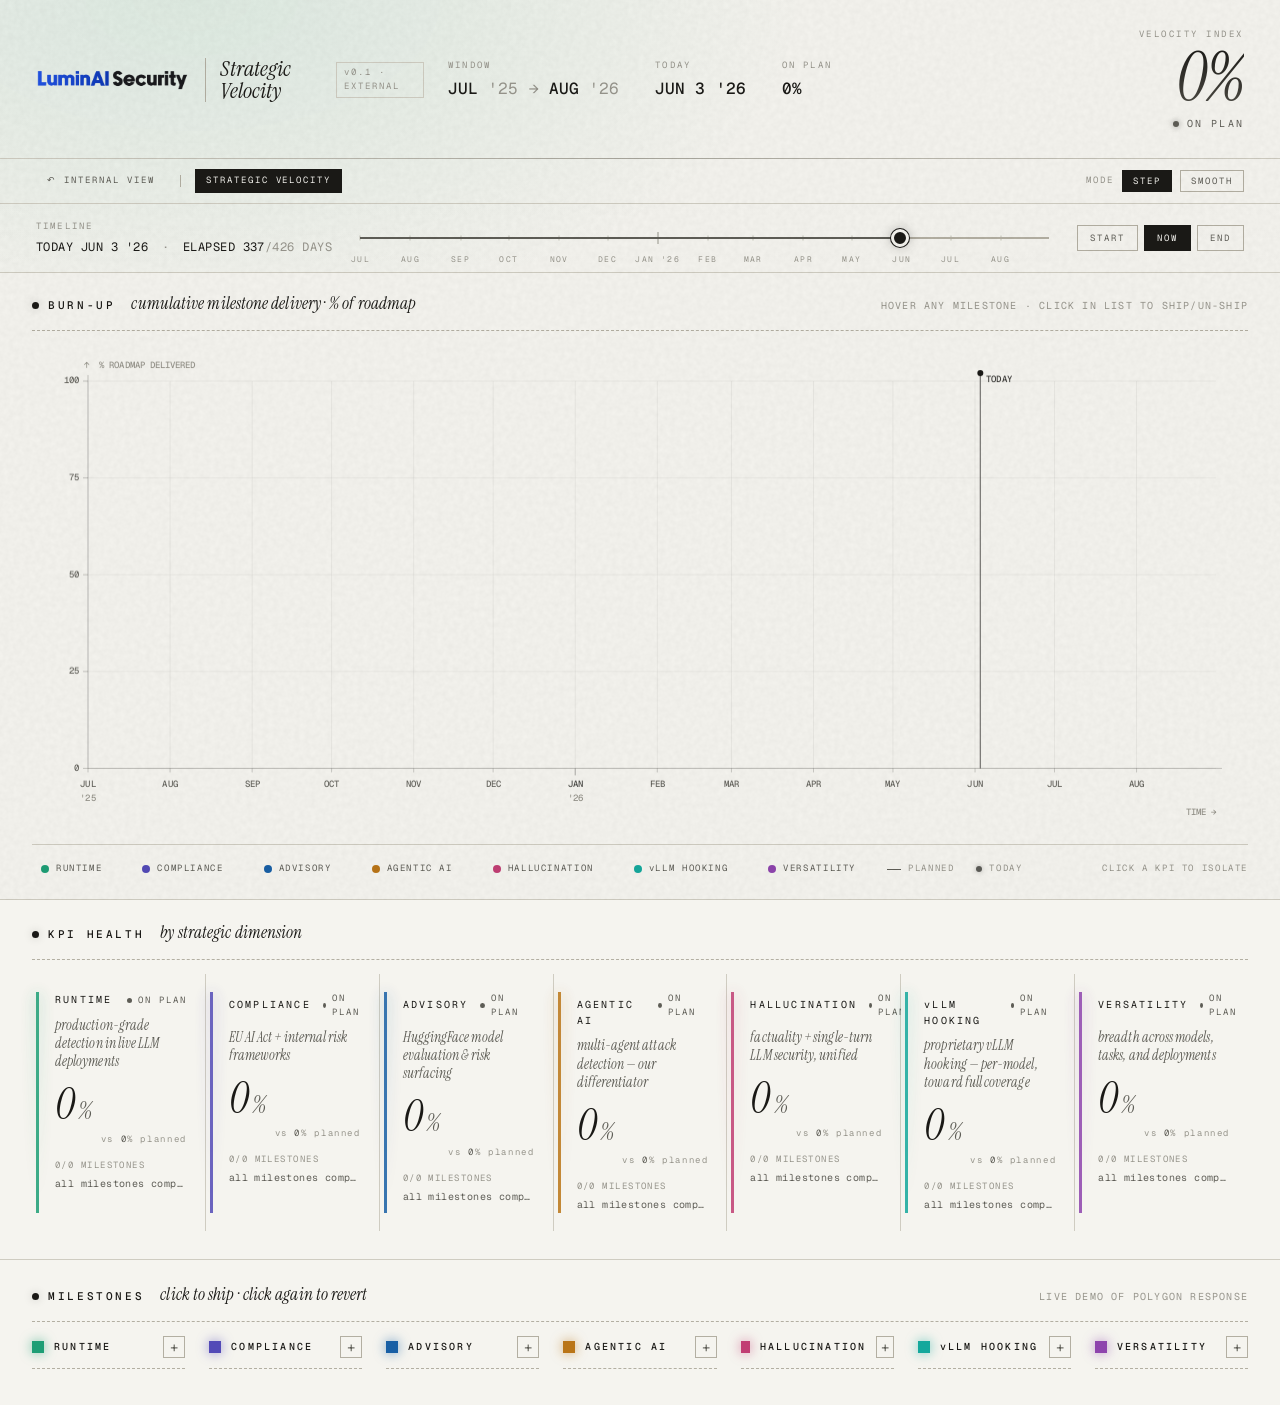
==== commit eceaa76f: "Add Hallucination, vLLM Hooking, and Versatility roadmap trajectories Three new investor KPIs on the" ====
--- a/investors.html
+++ b/investors.html
@@ -111,6 +111,9 @@
             <option value="compliance">Compliance</option>
             <option value="advisory">Advisory</option>
             <option value="agenticai">Agentic AI</option>
+            <option value="hallucination">Hallucination</option>
+            <option value="vllm">vLLM Hooking</option>
+            <option value="versatility">Versatility</option>
           </select>
         </label>
         <label class="form-row">
--- a/static/css/investors.css
+++ b/static/css/investors.css
@@ -34,7 +34,7 @@
 }
 .kpi-cards {
   display: grid;
-  grid-template-columns: repeat(4, minmax(0, 1fr));
+  grid-template-columns: repeat(7, minmax(0, 1fr));
   gap: 1px;
   background: var(--border);
 }
@@ -169,7 +169,7 @@
 }
 .milestones-grid {
   display: grid;
-  grid-template-columns: repeat(4, minmax(0, 1fr));
+  grid-template-columns: repeat(7, minmax(0, 1fr));
   gap: 24px;
 }
 .ms-column {
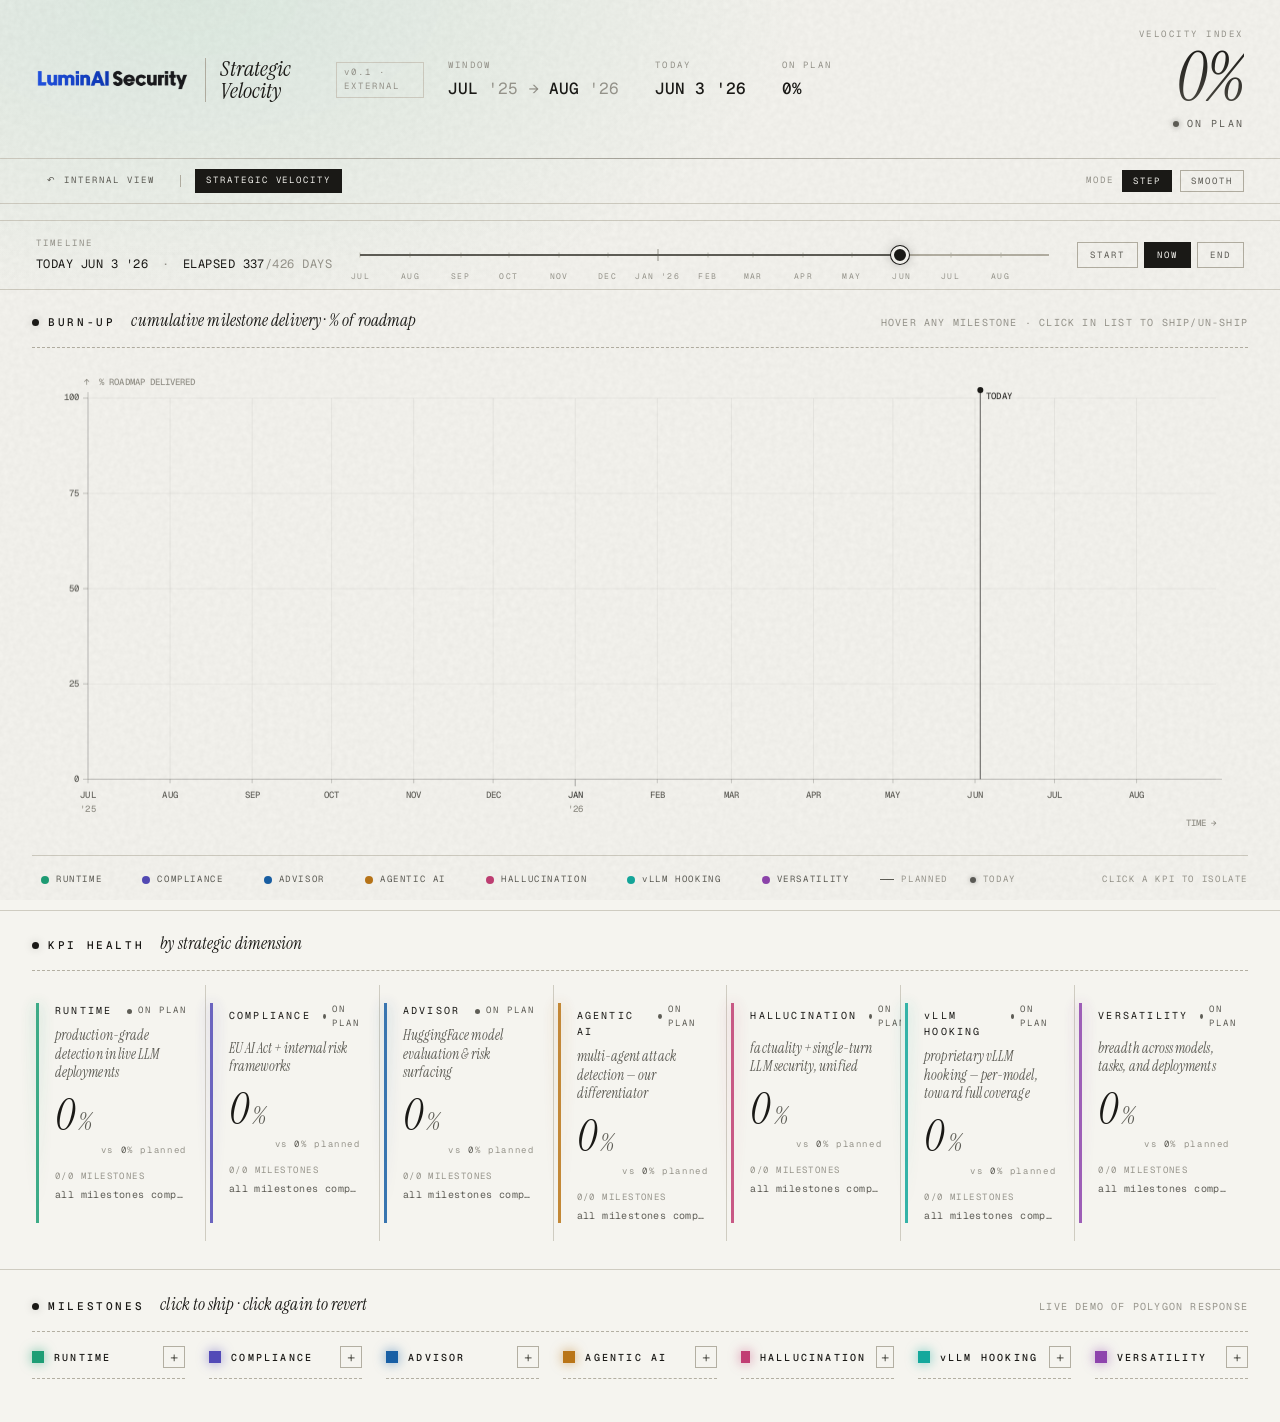
==== commit dee31bd1: "Add track-tabs container, global-index readout, tab CSS - Insert empty .track-tabs nav container aft" ====
--- a/investors.html
+++ b/investors.html
@@ -29,6 +29,7 @@
       <span class="kpi-label">VELOCITY INDEX</span>
       <span class="kpi-value" id="overall-value">0%</span>
       <span class="kpi-status" id="overall-status">—</span>
+      <span class="kpi-global" id="overall-global" hidden>CO —</span>
     </div>
   </header>
 
@@ -42,6 +43,8 @@
       <button class="mode-btn" data-mode="smooth">SMOOTH</button>
     </span>
   </nav>
+
+  <nav class="track-tabs" id="track-tabs" aria-label="Track filter"></nav>
 
   <section class="timeline" aria-label="Today scrubber">
     <div class="timeline-label">
@@ -109,7 +112,7 @@
           <select id="ms-kpi" required>
             <option value="runtime">Runtime</option>
             <option value="compliance">Compliance</option>
-            <option value="advisory">Advisory</option>
+            <option value="advisory">Advisor</option>
             <option value="agenticai">Agentic AI</option>
             <option value="hallucination">Hallucination</option>
             <option value="vllm">vLLM Hooking</option>
--- a/static/css/investors.css
+++ b/static/css/investors.css
@@ -535,4 +535,53 @@
   .chart-panel, .kpi-cards-panel, .milestones-panel { padding-left: 20px; padding-right: 20px; }
   .view-switcher { padding: 10px 20px; flex-wrap: wrap; }
   .switcher-mode { width: 100%; margin-left: 0; }
+}
+
+/* =============================================================
+   Track tabs — strategic-dimension filter row
+   ============================================================= */
+.track-tabs {
+  display: flex;
+  align-items: center;
+  gap: 8px;
+  padding: 8px 36px;
+  border-bottom: 1px solid var(--border);
+  position: relative;
+  z-index: 1;
+}
+.track-tab {
+  font-family: var(--mono);
+  font-size: 9px;
+  letter-spacing: 0.22em;
+  text-transform: uppercase;
+  background: transparent;
+  color: var(--text-dim);
+  border: 1px solid var(--border-bright);
+  padding: 5px 12px;
+  cursor: pointer;
+  transition: all 160ms var(--ease);
+}
+.track-tab:hover {
+  color: var(--text);
+  border-color: var(--text-dim);
+}
+.track-tab.active {
+  color: var(--bg);
+  background: var(--text);
+  border-color: var(--text);
+}
+
+/* Global company index shown beside the per-track index when a
+   non-ALL track is active. */
+.kpi-global {
+  font-family: var(--mono);
+  font-size: 9px;
+  letter-spacing: 0.18em;
+  color: var(--text-faint);
+  text-transform: uppercase;
+  margin-top: 2px;
+}
+
+@media (max-width: 720px) {
+  .track-tabs { padding: 8px 20px; flex-wrap: wrap; }
 }
